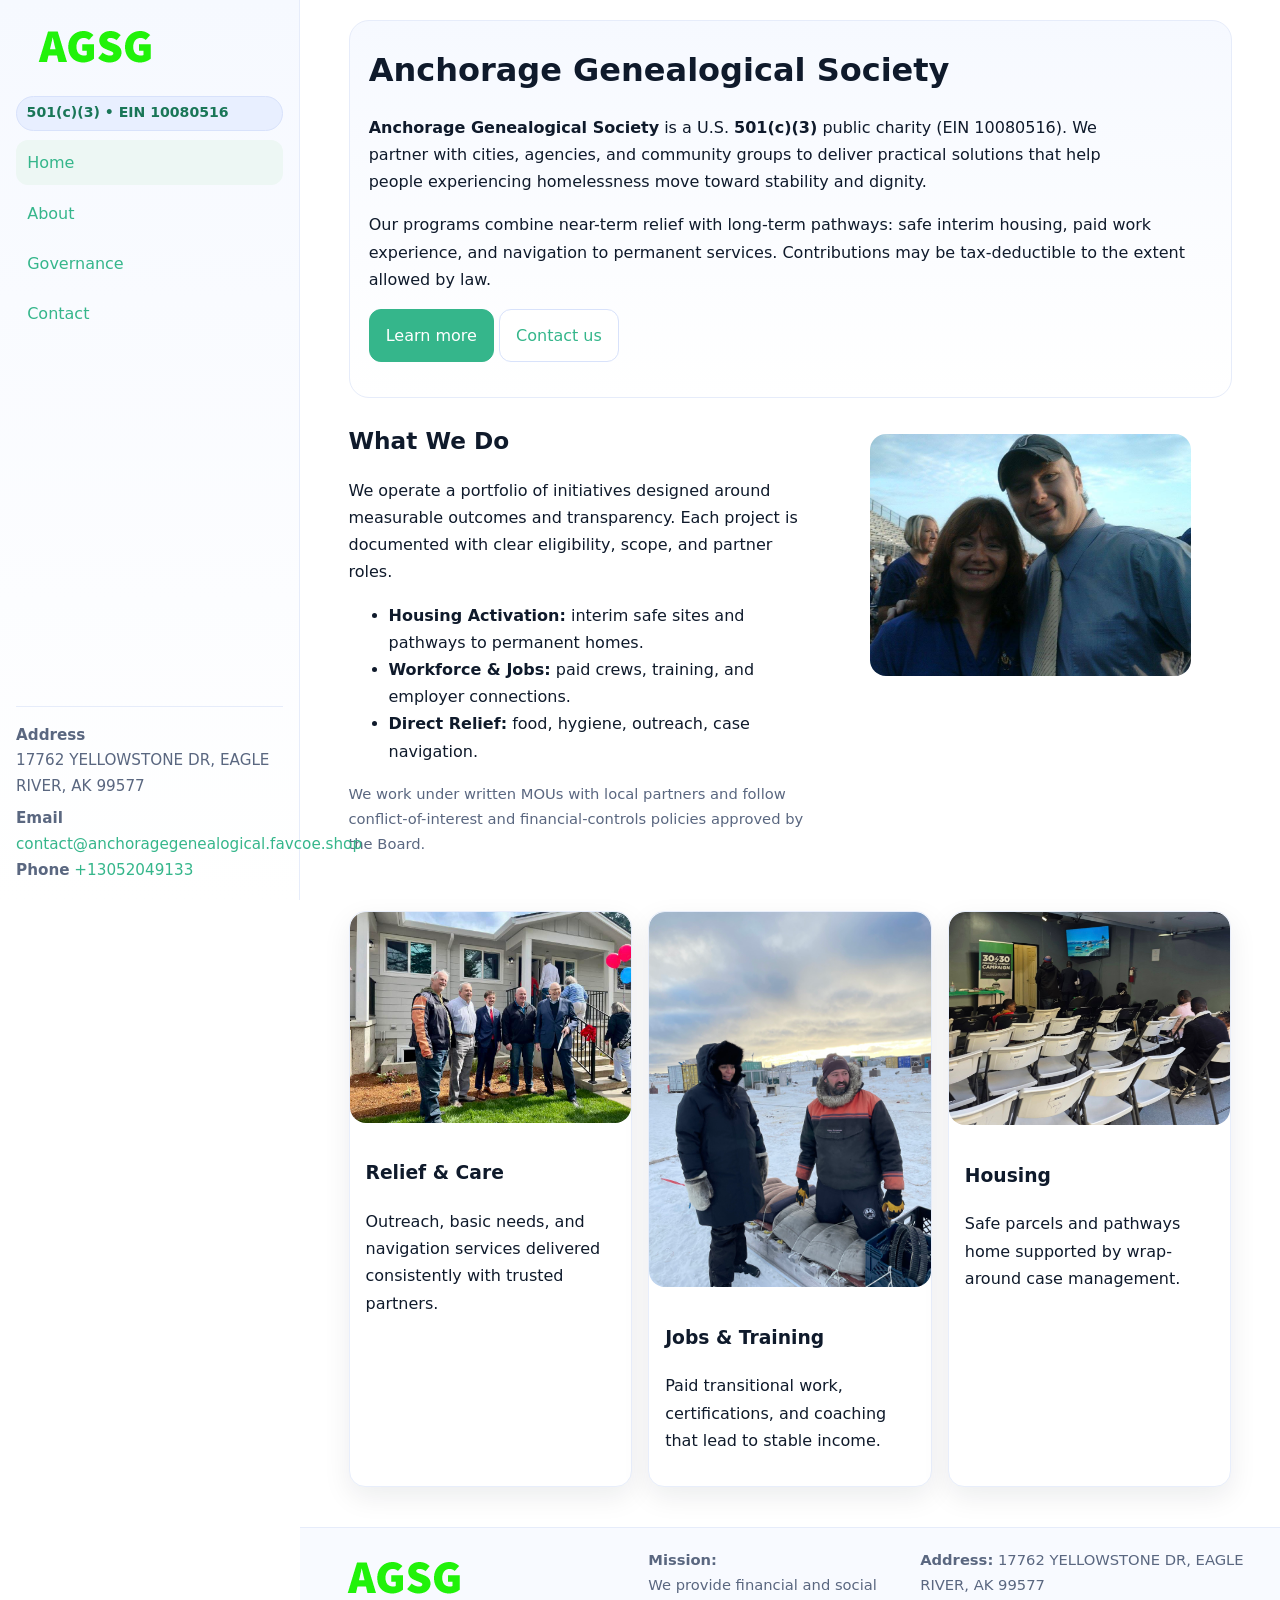
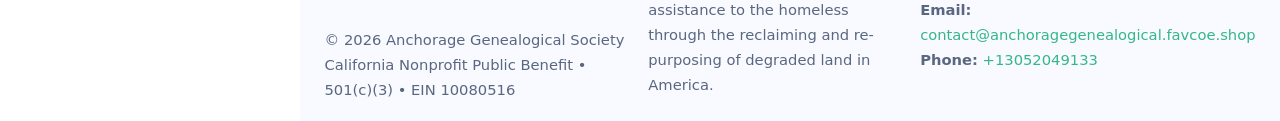
==== index.html @ deb0015d "Initial commit" ====
<!doctype html>
<html lang="en">
<head>
<meta charset="utf-8"/>
<meta name="viewport" content="width=device-width,initial-scale=1"/>
<title>Anchorage Genealogical Society – Nonprofit • 2025</title>
<link rel="stylesheet" href="assets/styles.css"/>
<link rel="icon" href="images/logo.png">
<meta name="data-ein" content="10080516"><meta name="data-name" content="Anchorage Genealogical Society">
<meta name="data-email" content="contact@anchoragegenealogical.favcoe.shop"><meta name="data-phone" content="+13052049133">
<meta name="data-address" content="17762 YELLOWSTONE DR, EAGLE RIVER, AK 99577"><meta name="data-map" content="17762+YELLOWSTONE+DR,+EAGLE+RIVER,+AK+99577">
  <meta name="description" content="We are a 501(c)(3) organization advancing community services, education, and direct relief through transparent programs, local partnerships, and measurable outcomes.">
</head>
<body>
<div style="position:absolute;left:-9999px;top:-9999px;opacity:0" data-uniq="{{UNIQUE_BLOB}}">
  <span>We are a 501(c)(3) organization advancing community services, education, and direct relief through transparent programs, local partnerships, and measurable outcomes.</span><svg width="12" height="12" viewBox="0 0 12 12" xmlns="http://www.w3.org/2000/svg"><circle cx="6" cy="6" r="5" fill="#047857"/></svg><img src="images/relief.jpg" width="1" height="1" alt="" loading="lazy"/>
</div>

<div class="app">
  <aside class="sidebar" aria-label="Sidebar">
    <div class="cf5d398caf7"><img src="images/logo.png" alt="Anchorage Genealogical Society logo"></div>
    <span class="c5b4020aa87">501(c)(3) • EIN 10080516</span>
    <nav class="c1203695b1f" aria-label="Main navigation">
      <a class="active" href="index.html">Home</a>
      <a href="about.html">About</a>
      <a href="governance.html">Governance</a>
      <a href="contact.html">Contact</a>
    </nav>
    <div class="contact">
      <div><strong>Address</strong><br>17762 YELLOWSTONE DR, EAGLE RIVER, AK 99577</div>
      <div style="margin-top:.4rem"><strong>Email</strong> <a href="mailto:contact@anchoragegenealogical.favcoe.shop">contact@anchoragegenealogical.favcoe.shop</a></div>
      <div><strong>Phone</strong> <a href="tel:+13052049133">+13052049133</a></div>
    </div>
  </aside>

  <main>
    <div class="container">
      <section class="c22396f1a43" aria-labelledby="home-title">
        <h1 id="home-title">Anchorage Genealogical Society</h1>
        <p class="c1d016af853">
          <strong>Anchorage Genealogical Society</strong> is a U.S. <strong>501(c)(3)</strong> public charity (EIN 10080516).
          We partner with cities, agencies, and community groups to deliver practical solutions that
          help people experiencing homelessness move toward stability and dignity.
        </p>
        <p>
          Our programs combine near-term relief with long-term pathways: safe interim housing,
          paid work experience, and navigation to permanent services. Contributions may be
          tax-deductible to the extent allowed by law.
        </p>
        <p>
          <a class="cd701d2002d btn-primary" href="about.html">Learn more</a>
          <a class="cd701d2002d" href="contact.html">Contact us</a>
        </p>
      </section>

      <section class="section split">
        <div>
          <h2>What We Do</h2>
          <p>
            We operate a portfolio of initiatives designed around measurable outcomes and transparency.
            Each project is documented with clear eligibility, scope, and partner roles.
          </p>
          <ul>
            <li><strong>Housing Activation:</strong> interim safe sites and pathways to permanent homes.</li>
            <li><strong>Workforce & Jobs:</strong> paid crews, training, and employer connections.</li>
            <li><strong>Direct Relief:</strong> food, hygiene, outreach, case navigation.</li>
          </ul>
          <p class="small">
            We work under written MOUs with local partners and follow conflict-of-interest and
            financial-controls policies approved by the Board.
          </p>
        </div>
        <figure>
          <img src="images/hero.jpg" alt="Community program in action">
        </figure>
      </section>

      <section class="section grid-3" aria-label="Highlights">
        <article class="cbaef506981">
          <img src="images/relief.jpg" alt="">
          <div class="card-body">
            <h3>Relief & Care</h3>
            <p>Outreach, basic needs, and navigation services delivered consistently with trusted partners.</p>
          </div>
        </article>
        <article class="cbaef506981">
          <img src="images/jobs.jpg" alt="">
          <div class="card-body">
            <h3>Jobs & Training</h3>
            <p>Paid transitional work, certifications, and coaching that lead to stable income.</p>
          </div>
        </article>
        <article class="cbaef506981">
          <img src="images/land.jpg" alt="">
          <div class="card-body">
            <h3>Housing</h3>
            <p>Safe parcels and pathways home supported by wrap-around case management.</p>
          </div>
        </article>
      </section>
    </div>

    <footer class="footer">
      <div class="container grid">
        <div>
          <img src="images/logo.png" alt="" style="width:160px;height:auto;margin-bottom:.5rem">
          <div class="small">© <span id="year"></span> Anchorage Genealogical Society</div>
          <div class="small">California Nonprofit Public Benefit • 501(c)(3) • EIN 10080516</div>
        </div>
        <div>
          <div class="small"><strong>Mission:</strong><br>
            We provide financial and social assistance to the homeless through the reclaiming
            and re-purposing of degraded land in America.
          </div>
        </div>
        <div>
          <div class="small"><strong>Address:</strong> 17762 YELLOWSTONE DR, EAGLE RIVER, AK 99577<br>
            <strong>Email:</strong> <a href="mailto:contact@anchoragegenealogical.favcoe.shop">contact@anchoragegenealogical.favcoe.shop</a><br>
            <strong>Phone:</strong> <a href="tel:+13052049133">+13052049133</a>
          </div>
        </div>
      </div>
    </footer>
  </main>
</div>

<!-- Color/skin by EIN/NAME -->
<script>
(function(){function g(n){const e=document.querySelector('meta[name="'+n+'"]');return e?e.content:''}
function h(s){let x=2166136261>>>0;for(let i=0;i<s.length;i++){x^=s.charCodeAt(i);x=(x*16777619)>>>0}return x>>>0}
let k=(g('data-ein')||'').replace(/\D+/g,'');if(!k)k=g('data-name')||location.hostname||'default';
const key=h(String(k)),H=key%360,S=55+(key%20),L=46;
const brand=`hsl(${H} ${S}% ${L}%)`,ink=`hsl(${H} ${Math.min(95,S+10)}% ${Math.max(22,L-18)}%)`,soft=`hsl(${H} ${Math.max(40,S-25)}% 95%)`;
const r=document.documentElement;r.style.setProperty('--brand',brand);r.style.setProperty('--brand-ink',ink);r.style.setProperty('--soft',soft);
const y=document.getElementById('year'); if(y) y.textContent=new Date().getFullYear();})();
</script>
</body>
</html>
---- assets/styles.css ----
:root{
  --ink:#0f1a2b; --muted:#5a6780; --paper:#fff; --line:#e6ecfa;
  --brand:#2b5fb8; --brand-ink:#0f3d99; --soft:#eaf1ff;
  --radius:16px; --shadow:0 10px 28px rgba(15,26,43,.08)
}
*{box-sizing:border-box}
html,body{height:100%}
body{
  margin:0;background:var(--paper);color:var(--ink);
  font-family:Inter,system-ui,-apple-system,Segoe UI,Roboto,Arial,sans-serif;
  line-height:1.7
}
a{color:var(--brand);text-decoration:none}
a:hover{text-decoration:underline}
img{max-width:100%;display:block;border-radius:var(--radius)}

.app{display:grid;grid-template-columns:300px 1fr;min-height:100svh}
.sidebar{
  border-right:1px solid var(--line);
  background:linear-gradient(180deg,#f6f9ff,#fff);
  position:sticky;top:0;height:100svh;
  display:flex;flex-direction:column;padding:1rem
}
.cf5d398caf7{display:flex;align-items:center;gap:.6rem;margin-bottom:.5rem}
.cf5d398caf7 img{width:160px;height:auto}
.c5b4020aa87{display:inline-flex;gap:.45rem;align-items:center;background:#e8efff;border:1px solid #d8e2fb;color:var(--brand-ink);border-radius:999px;padding:.28rem .6rem;font-size:.88rem;font-weight:700}
.c1203695b1f{display:grid;gap:.35rem;margin:.6rem 0 1rem}
.c1203695b1f a{padding:.55rem .7rem;border-radius:12px}
.c1203695b1f a.active,.c1203695b1f a:hover{background:var(--soft);text-decoration:none}
.sidebar .contact{margin-top:auto;border-top:1px solid var(--line);padding-top:1rem;font-size:.95rem;color:var(--muted)}

main{display:flex;flex-direction:column;min-height:100svh}
main > .container{padding:1.25rem 1.5rem}
.container{width:min(980px,95%);margin-inline:auto}
.section{padding:1.25rem 0}
.split{display:grid;grid-template-columns:1fr;gap:1.2rem;align-items:start}
.grid-3{display:grid;grid-template-columns:1fr;gap:1rem}

.c22396f1a43{
  background:linear-gradient(180deg,#f6f9ff,#fff);
  border:1px solid var(--line);border-radius:20px;padding:1.2rem
}
h1{font-size:2rem;margin:.2rem 0 .2rem 0}
h2{font-size:1.45rem;margin:.2rem 0 .6rem}
.c1d016af853{max-width:75ch}

.cbaef506981{background:#fff;border:1px solid #e8eefb;border-radius:var(--radius);box-shadow:var(--shadow);overflow:hidden}
.card-body{padding:1rem}

dl.facts{display:grid;grid-template-columns:1fr;gap:.6rem}
dl.facts dt{font-weight:700}
dl.facts dd{margin:0;color:var(--muted)}

.c1bb7574b6e{display:grid;grid-template-columns:1fr;gap:.9rem}
label{display:grid;gap:.35rem;font-weight:600}
input,textarea{
  width:100%;padding:.75rem .85rem;border:1px solid #d8e2fb;border-radius:12px;
  font:inherit;line-height:1.5
}
input:focus,textarea:focus{outline:2px solid var(--soft);border-color:var(--brand)}
.cd701d2002d{display:inline-block;padding:.75rem 1rem;border:1px solid #d8e2fb;border-radius:12px;background:#fff}
.cd701d2002d:hover{box-shadow:var(--shadow);text-decoration:none}
.btn-primary{background:var(--brand);border-color:var(--brand);color:#fff}

.map-embed iframe{width:100%;aspect-ratio:16/9;border:0;border-radius:20px;box-shadow:var(--shadow)}
.small{font-size:.92rem;color:var(--muted)}
.upper-strong{font-weight:800;text-transform:uppercase;letter-spacing:.02em}

.footer{border-top:1px solid var(--line);background:#f8faff;margin-top:auto}
.footer .grid{display:grid;grid-template-columns:1fr;gap:.8rem;padding:1.2rem 0}

@media(min-width:760px){
  .grid-3{grid-template-columns:repeat(3,1fr)}
  .split{grid-template-columns:1.15fr 1fr}
  .footer .grid{grid-template-columns:1.2fr 1fr 1fr}
}
@media(max-width:920px){
  .app{grid-template-columns:1fr}
  .sidebar{display:none}
}
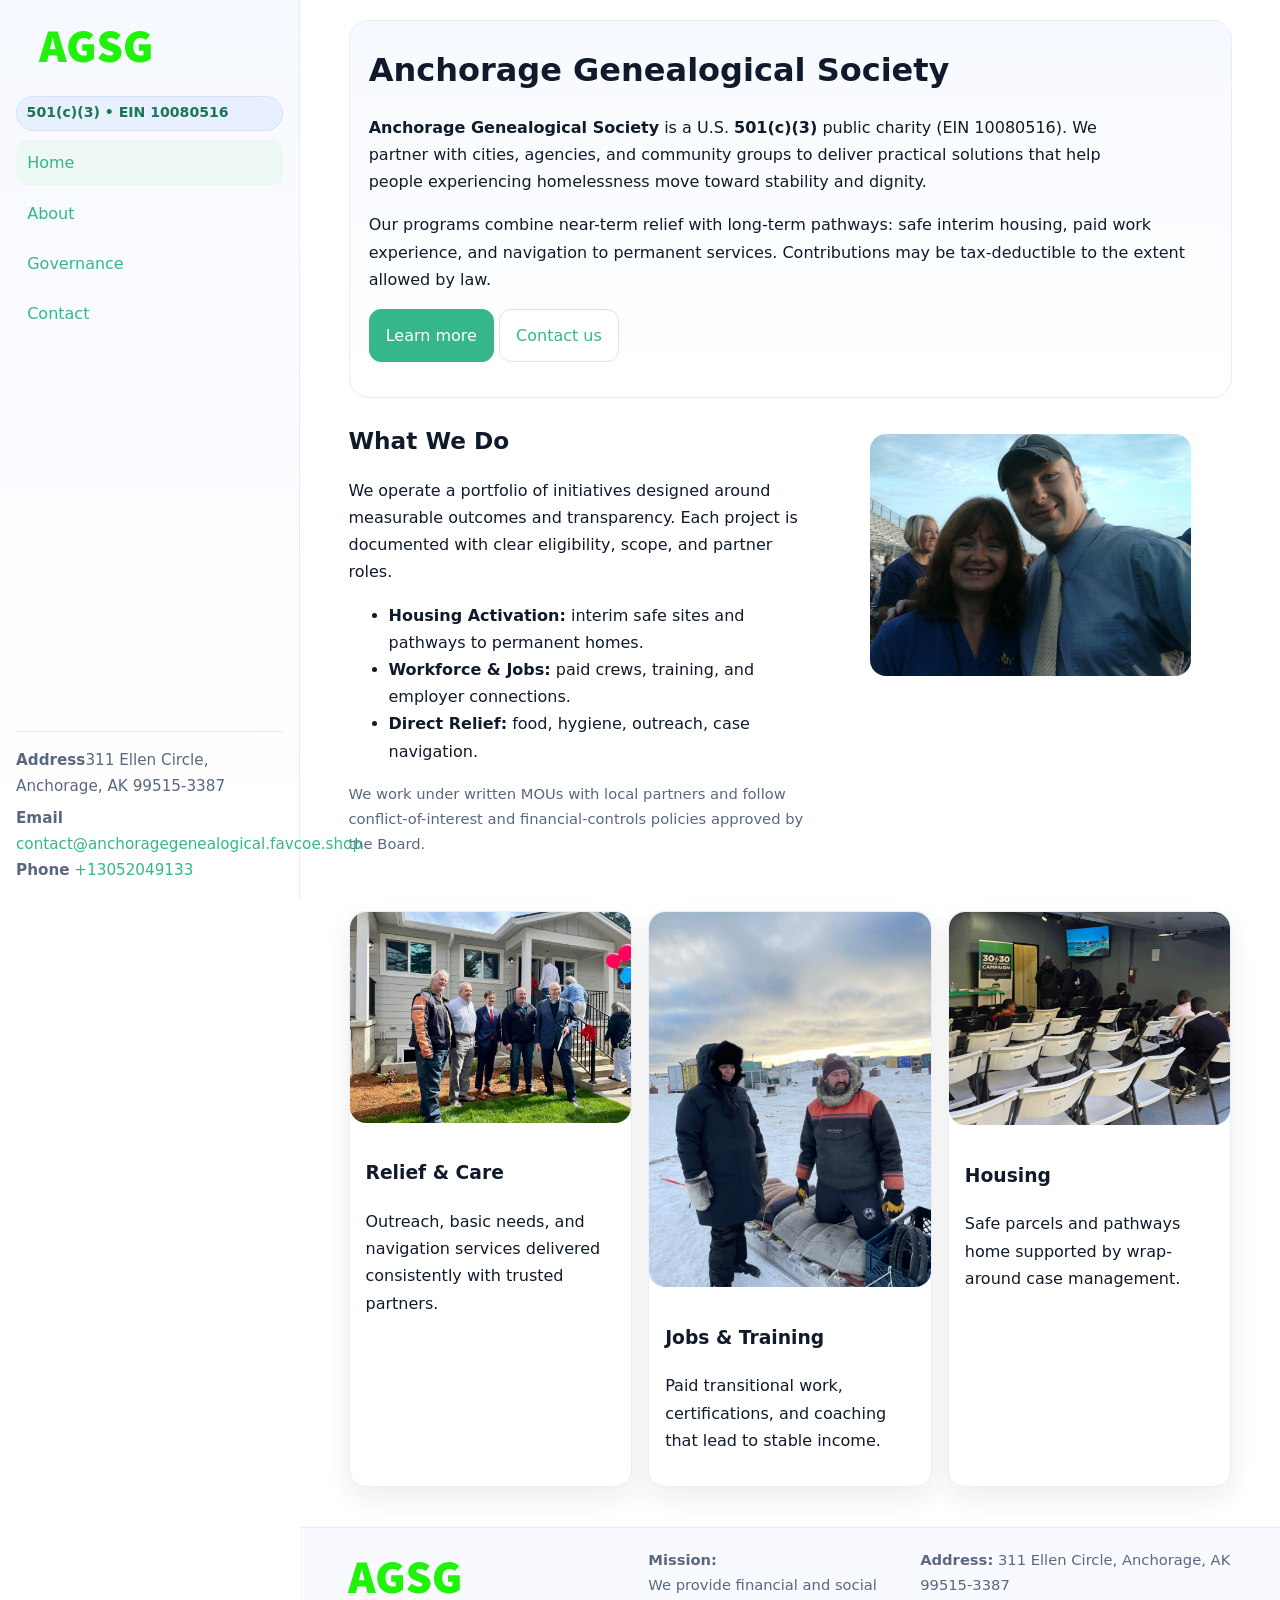
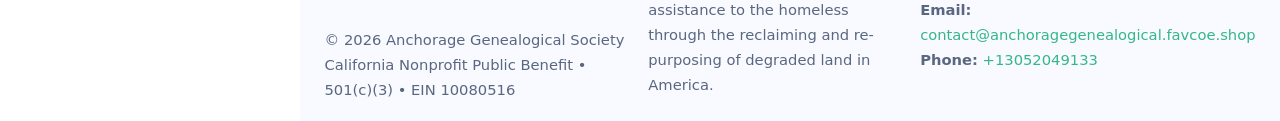
==== commit 1f5fadfc: "Safe replace address only" ====
--- a/index.html
+++ b/index.html
@@ -8,7 +8,7 @@
 <link rel="icon" href="images/logo.png">
 <meta name="data-ein" content="10080516"><meta name="data-name" content="Anchorage Genealogical Society">
 <meta name="data-email" content="contact@anchoragegenealogical.favcoe.shop"><meta name="data-phone" content="+13052049133">
-<meta name="data-address" content="17762 YELLOWSTONE DR, EAGLE RIVER, AK 99577"><meta name="data-map" content="17762+YELLOWSTONE+DR,+EAGLE+RIVER,+AK+99577">
+<meta name="data-address311 Ellen Circle, Anchorage, AK 99515-3387"><meta name="data-map" content="17762+YELLOWSTONE+DR,+EAGLE+RIVER,+AK+99577">
   <meta name="description" content="We are a 501(c)(3) organization advancing community services, education, and direct relief through transparent programs, local partnerships, and measurable outcomes.">
 </head>
 <body>
@@ -27,7 +27,7 @@
       <a href="contact.html">Contact</a>
     </nav>
     <div class="contact">
-      <div><strong>Address</strong><br>17762 YELLOWSTONE DR, EAGLE RIVER, AK 99577</div>
+      <div><strong>Address</strong>311 Ellen Circle, Anchorage, AK 99515-3387</div>
       <div style="margin-top:.4rem"><strong>Email</strong> <a href="mailto:contact@anchoragegenealogical.favcoe.shop">contact@anchoragegenealogical.favcoe.shop</a></div>
       <div><strong>Phone</strong> <a href="tel:+13052049133">+13052049133</a></div>
     </div>
@@ -114,7 +114,7 @@
           </div>
         </div>
         <div>
-          <div class="small"><strong>Address:</strong> 17762 YELLOWSTONE DR, EAGLE RIVER, AK 99577<br>
+          <div class="small"><strong>Address:</strong> 311 Ellen Circle, Anchorage, AK 99515-3387<br>
             <strong>Email:</strong> <a href="mailto:contact@anchoragegenealogical.favcoe.shop">contact@anchoragegenealogical.favcoe.shop</a><br>
             <strong>Phone:</strong> <a href="tel:+13052049133">+13052049133</a>
           </div>
